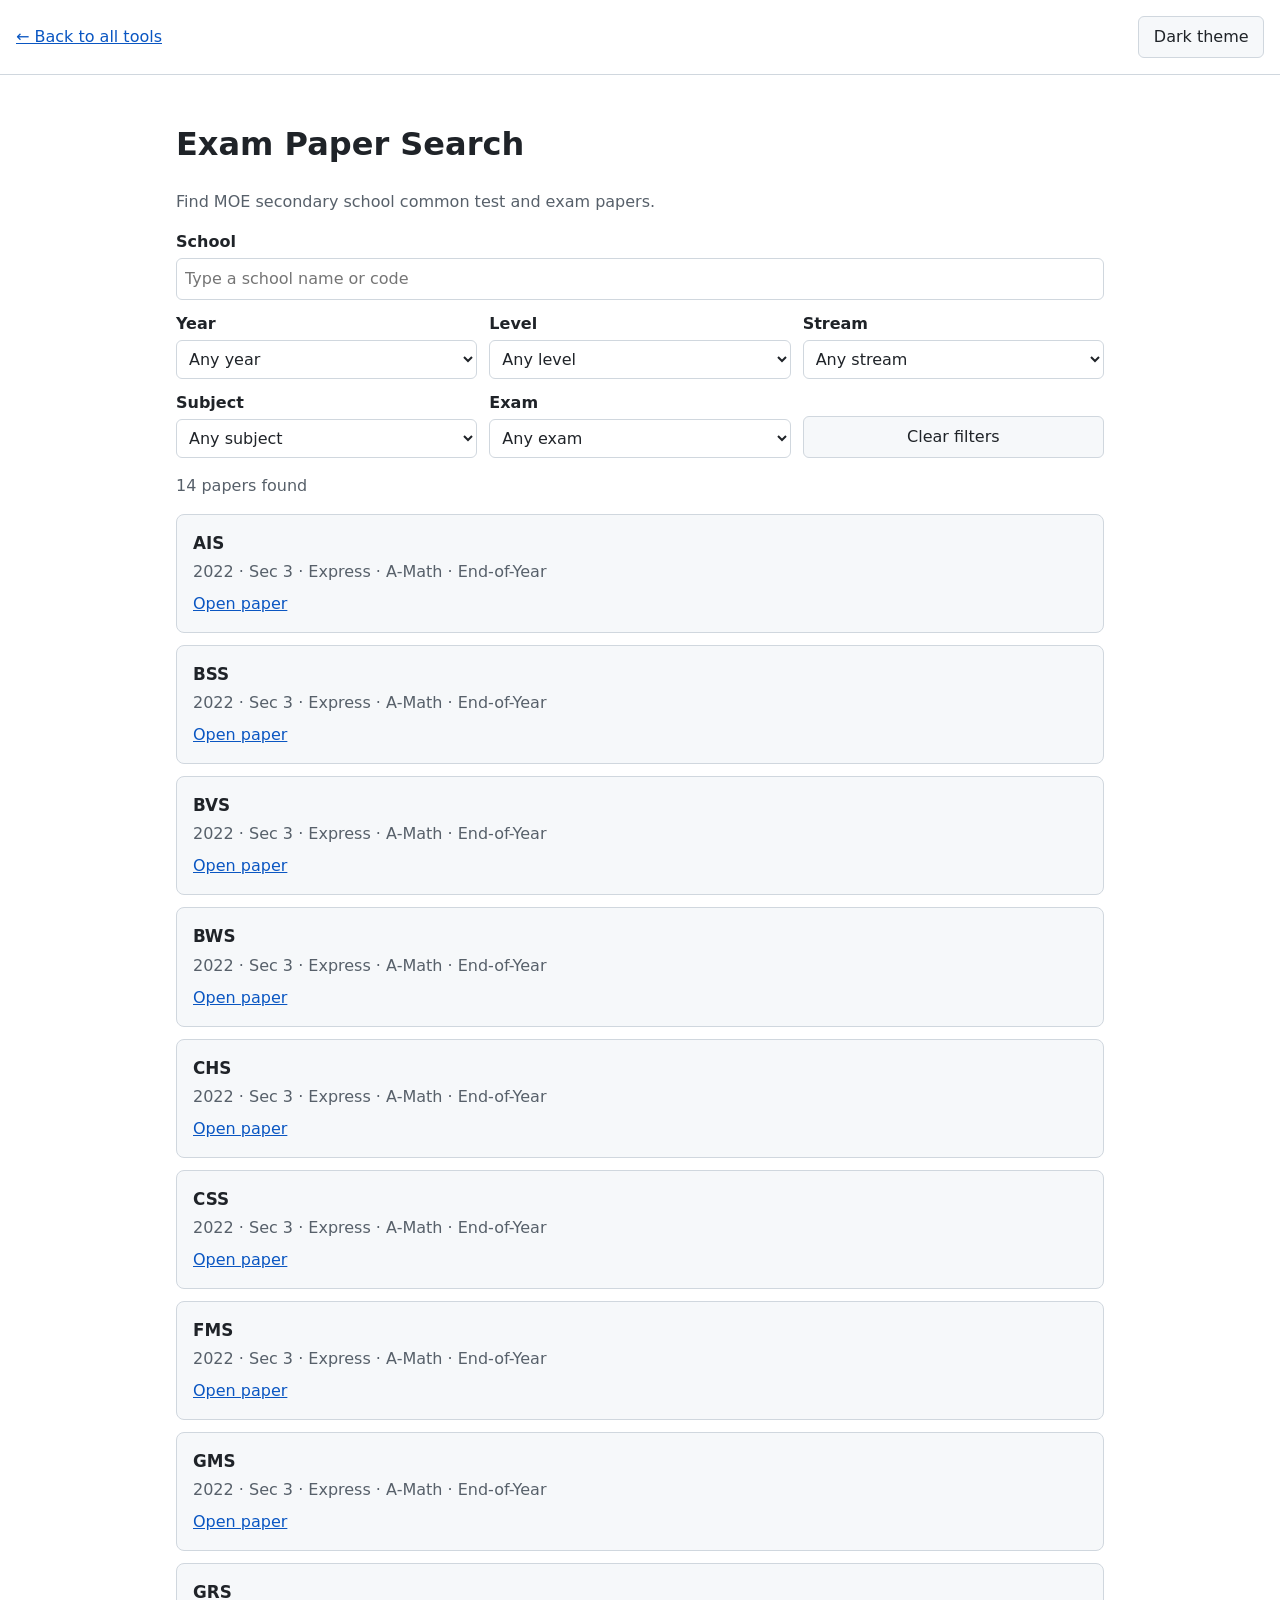
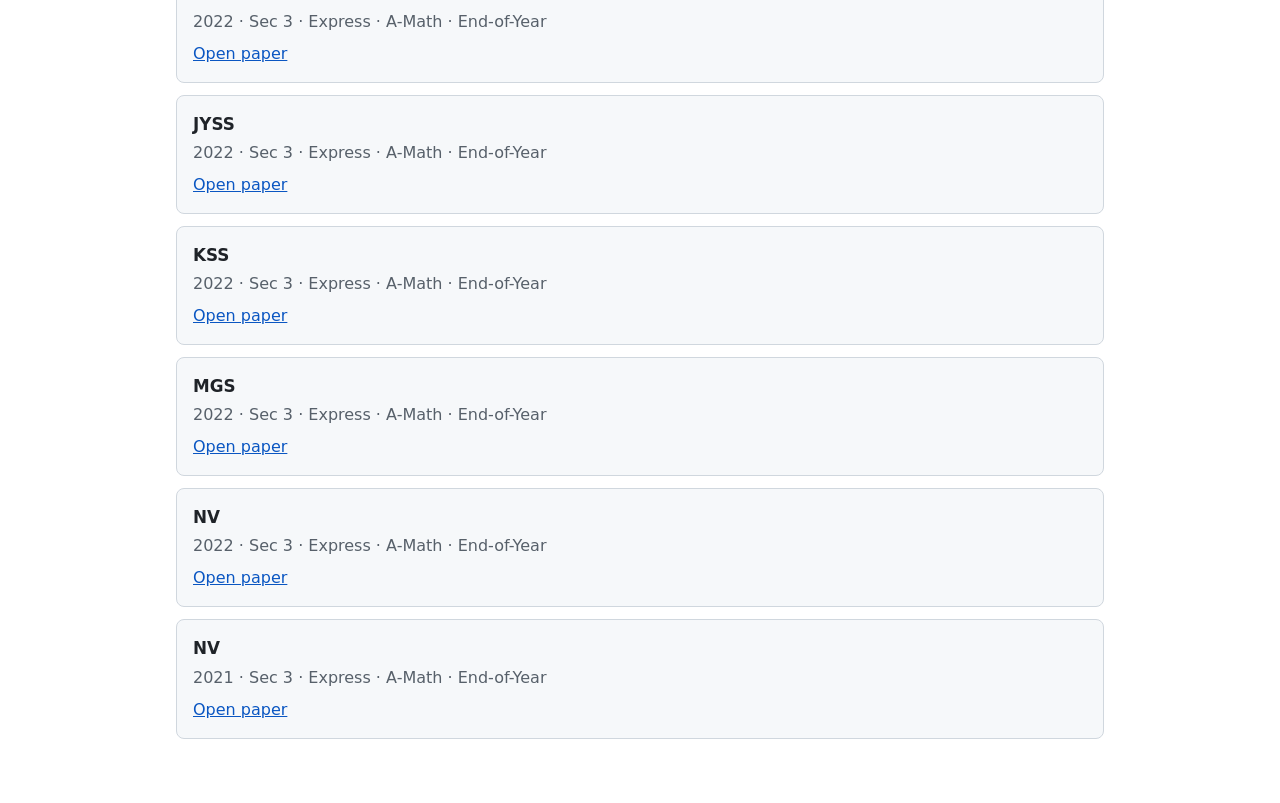
==== tools/paper-search.html @ 42c7a8ad "Replace Tool 1 placeholder with Exam Paper Search Adds a search page that filters papers by school (" ====
<!doctype html>
<html lang="en" data-theme="light">
<head>
  <meta charset="utf-8">
  <meta name="viewport" content="width=device-width, initial-scale=1">
  <title>Exam Paper Search — Maths Tools Portal</title>
  <link rel="stylesheet" href="../css/style.css">
  <script src="../js/theme.js"></script>
  <script src="../data/papers.js"></script>
  <script src="../js/paper-search.js"></script>
</head>
<body>
  <header class="site-header">
    <a href="../index.html">← Back to all tools</a>
    <button type="button" class="theme-toggle" aria-pressed="false">Dark theme</button>
  </header>

  <main>
    <h1>Exam Paper Search</h1>
    <p class="intro">Find MOE secondary school common test and exam papers.</p>

    <form id="search-form" class="filters">
      <label class="filter filter-wide">
        School
        <input type="search" name="school" placeholder="Type a school name or code" autocomplete="off">
      </label>
      <label class="filter">Year <select name="year"></select></label>
      <label class="filter">Level <select name="level"></select></label>
      <label class="filter">Stream <select name="stream"></select></label>
      <label class="filter">Subject <select name="subject"></select></label>
      <label class="filter">Exam <select name="exam"></select></label>
      <button type="reset" class="button">Clear filters</button>
    </form>

    <p id="result-count" class="result-count" aria-live="polite"></p>
    <ul id="results" class="results"></ul>
  </main>
</body>
</html>
---- css/style.css ----
/* Colours live here as named values ("CSS variables").
   Light is the default; the dark set applies when <html data-theme="dark">.
   Every text/background pair meets WCAG AA contrast (4.5:1 or more). */
:root {
  --bg: #ffffff;
  --surface: #f6f8fa;
  --text: #1f2328;
  --muted: #57606a;
  --border: #d0d7de;
  --link: #0a56c2;
  --focus: #0a56c2;
}

:root[data-theme="dark"] {
  --bg: #16181d;
  --surface: #20242b;
  --text: #e6e8eb;
  --muted: #a9b1bb;
  --border: #3a414b;
  --link: #8ab4f8;
  --focus: #8ab4f8;
}

* {
  box-sizing: border-box;
}

body {
  margin: 0;
  background: var(--bg);
  color: var(--text);
  font-family: system-ui, -apple-system, "Segoe UI", Roboto, sans-serif;
  line-height: 1.5;
}

a {
  color: var(--link);
}

:focus-visible {
  outline: 3px solid var(--focus);
  outline-offset: 2px;
}

/* Header: site name / back link on the left, theme toggle on the right */
.site-header {
  display: flex;
  align-items: center;
  justify-content: space-between;
  gap: 1rem;
  padding: 1rem;
  border-bottom: 1px solid var(--border);
}

.site-title {
  margin: 0;
  font-size: 1.25rem;
}

.site-title a {
  color: inherit;
  text-decoration: none;
}

.theme-toggle {
  padding: 0.5rem 0.9rem;
  border: 1px solid var(--border);
  border-radius: 6px;
  background: var(--surface);
  color: var(--text);
  font: inherit;
  cursor: pointer;
}

main {
  max-width: 960px;
  margin: 0 auto;
  padding: 1.5rem 1rem 3rem;
}

.intro {
  color: var(--muted);
  margin-top: 0;
}

/* Tool grid: 1 column on phones, 2 on tablets, 3 on desktop */
.tool-grid {
  display: grid;
  grid-template-columns: 1fr;
  gap: 1rem;
  padding: 0;
  list-style: none;
}

@media (min-width: 600px) {
  .tool-grid {
    grid-template-columns: repeat(2, 1fr);
  }
}

@media (min-width: 960px) {
  .tool-grid {
    grid-template-columns: repeat(3, 1fr);
  }
}

.tool-card {
  display: block;
  height: 100%;
  padding: 1.25rem;
  border: 1px solid var(--border);
  border-radius: 8px;
  background: var(--surface);
  color: var(--text);
  text-decoration: none;
}

.tool-card:hover {
  border-color: var(--link);
}

.tool-card h3 {
  margin: 0 0 0.25rem;
  font-size: 1.1rem;
}

.tool-card p {
  margin: 0;
  color: var(--muted);
}

/* Buttons that aren't the theme toggle (e.g. "Clear filters") */
.button {
  padding: 0.5rem 0.9rem;
  border: 1px solid var(--border);
  border-radius: 6px;
  background: var(--surface);
  color: var(--text);
  font: inherit;
  cursor: pointer;
}

/* Exam Paper Search: filters stack on phones, sit in a grid on wider screens */
.filters {
  display: grid;
  grid-template-columns: 1fr;
  gap: 0.75rem;
  align-items: end;
  margin-bottom: 1rem;
}

@media (min-width: 600px) {
  .filters {
    grid-template-columns: repeat(3, 1fr);
  }

  .filter-wide {
    grid-column: 1 / -1;
  }
}

.filter {
  display: flex;
  flex-direction: column;
  gap: 0.25rem;
  font-weight: 600;
}

.filter input,
.filter select {
  width: 100%;
  padding: 0.5rem;
  border: 1px solid var(--border);
  border-radius: 6px;
  background: var(--bg);
  color: var(--text);
  font: inherit;
  font-weight: normal;
}

.result-count {
  color: var(--muted);
}

.results {
  display: grid;
  gap: 0.75rem;
  padding: 0;
  list-style: none;
}

.result {
  padding: 1rem;
  border: 1px solid var(--border);
  border-radius: 8px;
  background: var(--surface);
}

.result h3 {
  margin: 0;
  font-size: 1.05rem;
}

.result p {
  margin: 0.25rem 0 0.5rem;
  color: var(--muted);
}
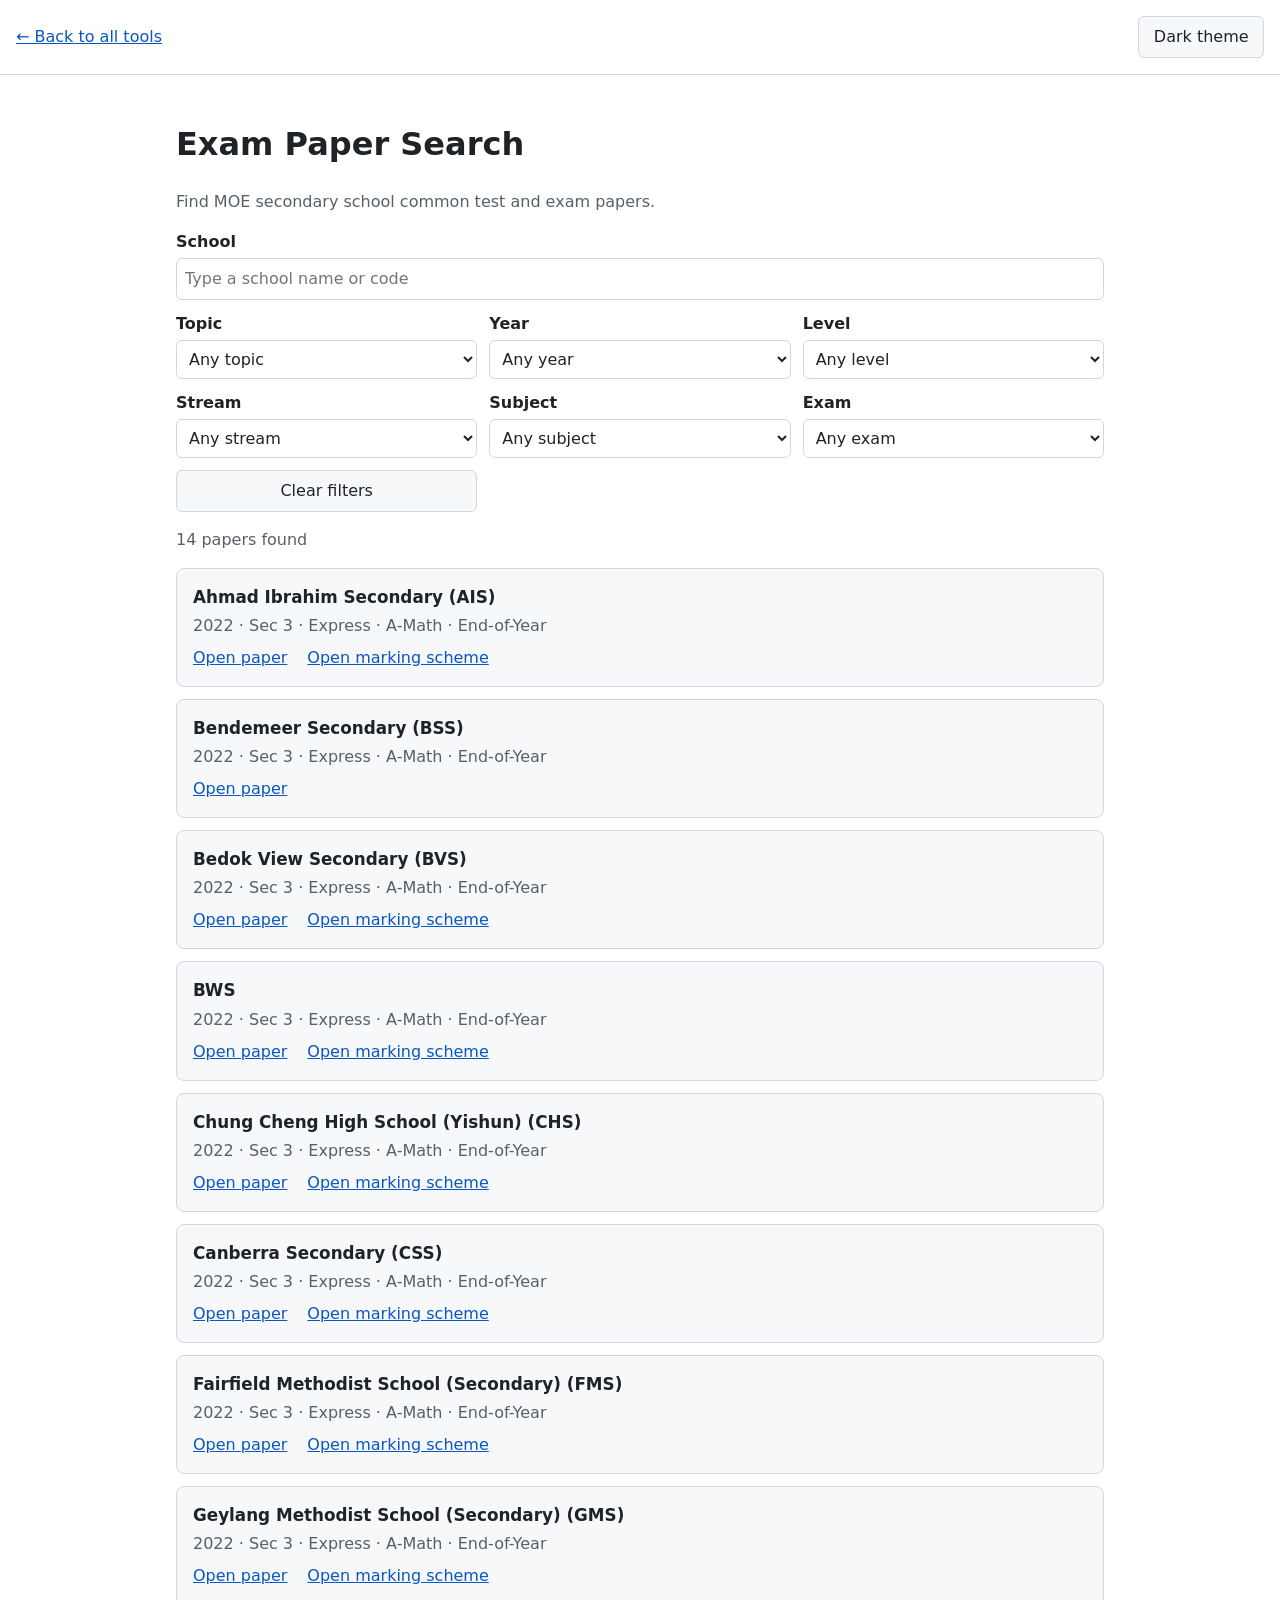
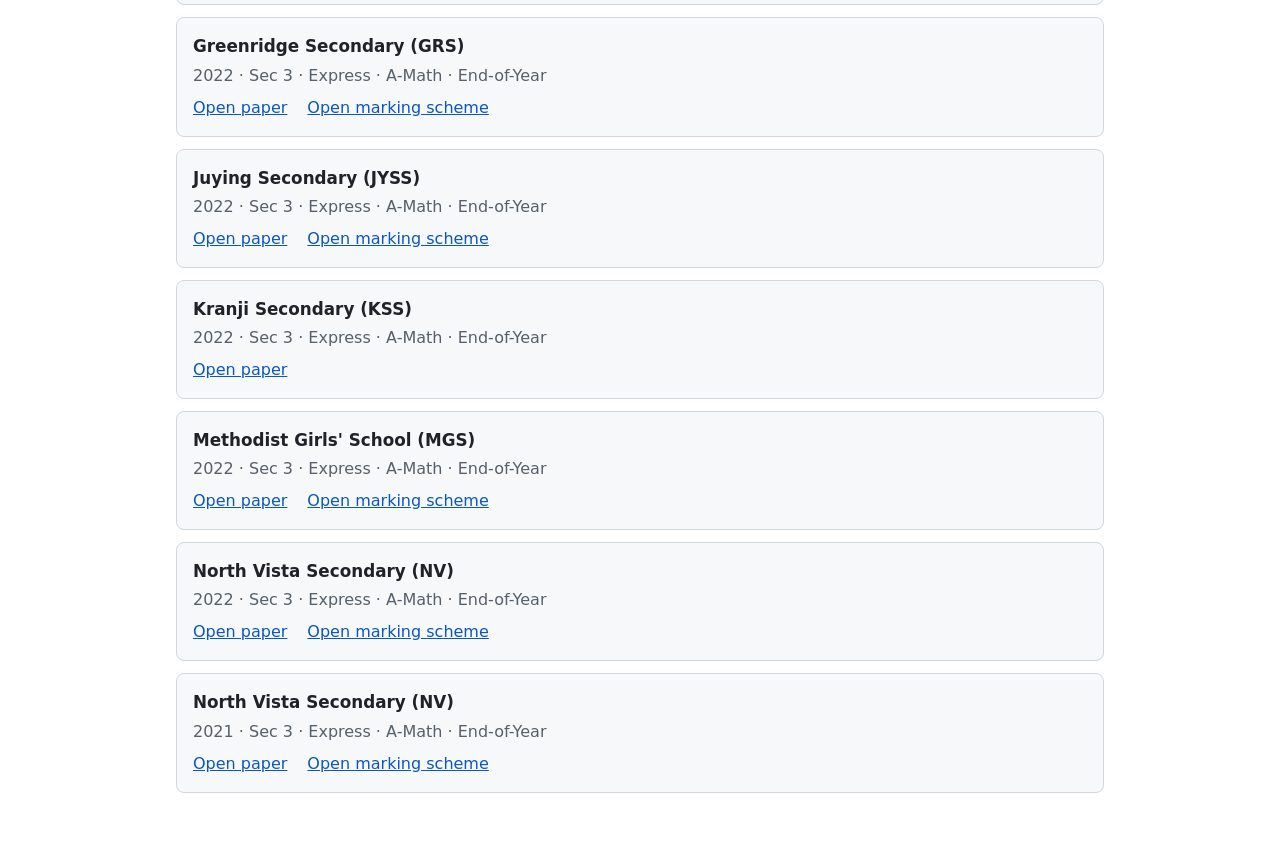
==== commit d0bb76db: "Tag every question by topic and add a Topic filter Tags all questions in the 14 papers with MOE A-Ma" ====
--- a/tools/paper-search.html
+++ b/tools/paper-search.html
@@ -24,6 +24,7 @@
         School
         <input type="search" name="school" placeholder="Type a school name or code" autocomplete="off">
       </label>
+      <label class="filter">Topic <select name="topic"></select></label>
       <label class="filter">Year <select name="year"></select></label>
       <label class="filter">Level <select name="level"></select></label>
       <label class="filter">Stream <select name="stream"></select></label>
--- a/css/style.css
+++ b/css/style.css
@@ -205,3 +205,17 @@
   margin: 0.25rem 0 0.5rem;
   color: var(--muted);
 }
+
+/* "Open paper" and "Open marking scheme" sit side by side, wrapping on phones */
+.result .result-links {
+  display: flex;
+  flex-wrap: wrap;
+  gap: 0.25rem 1.25rem;
+  margin: 0;
+}
+
+/* Question numbers on the chosen topic, e.g. "Surds: Q2, Q7" */
+.result .result-topic {
+  color: var(--text);
+  font-weight: 600;
+}
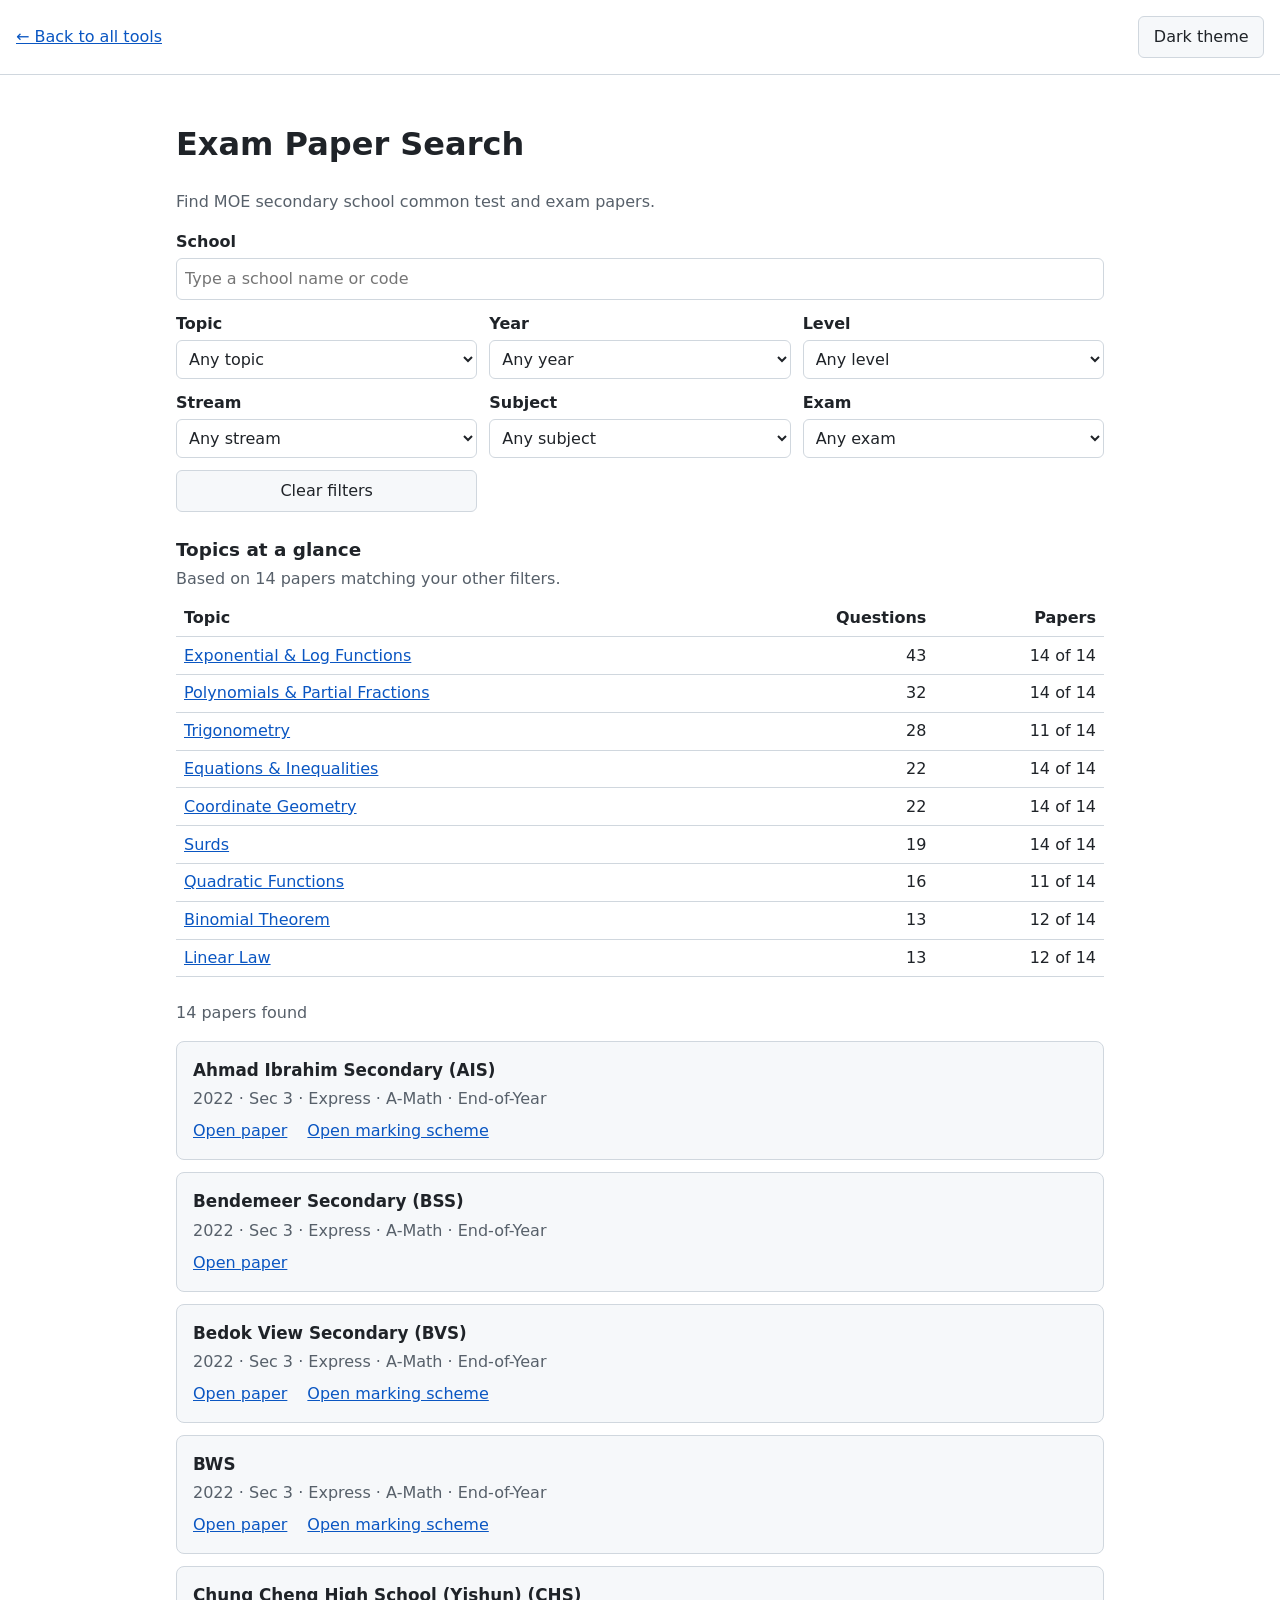
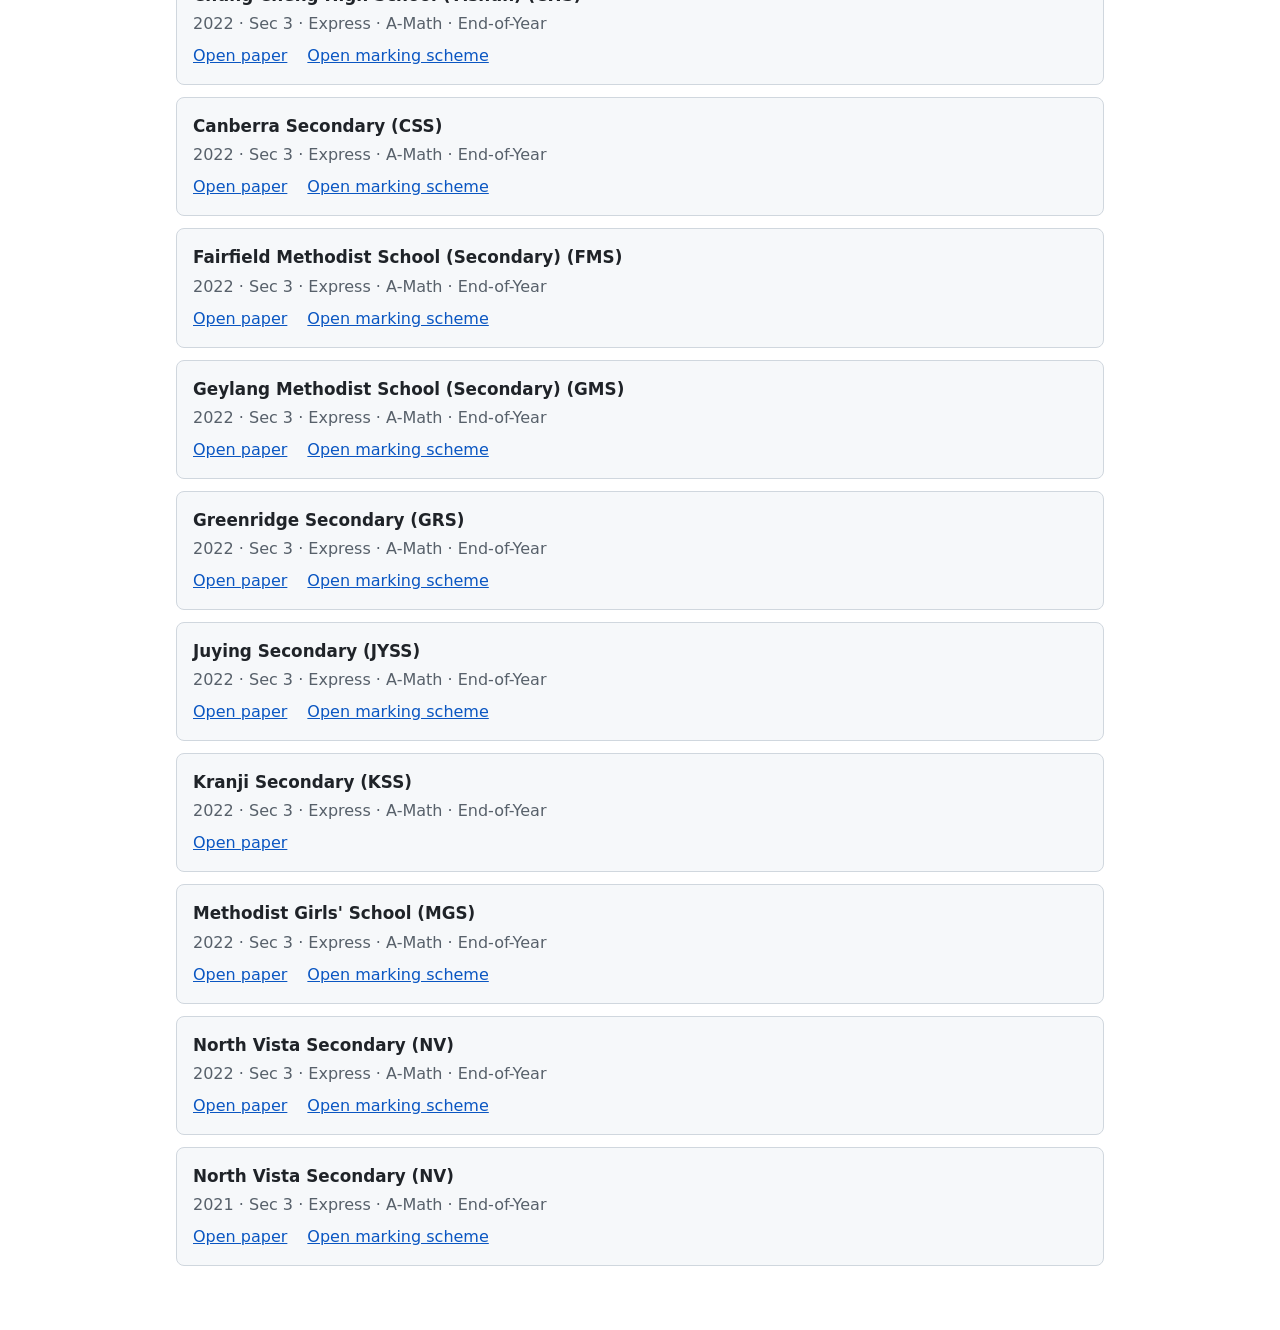
==== commit a9348447: "Add 'Topics at a glance' statistics to Exam Paper Search Shows, for each topic, how many questions a" ====
--- a/tools/paper-search.html
+++ b/tools/paper-search.html
@@ -33,6 +33,21 @@
       <button type="reset" class="button">Clear filters</button>
     </form>
 
+    <section class="topic-stats" aria-labelledby="topic-stats-heading">
+      <h2 id="topic-stats-heading">Topics at a glance</h2>
+      <p id="topic-stats-caption" class="topic-stats-caption"></p>
+      <table>
+        <thead>
+          <tr>
+            <th scope="col">Topic</th>
+            <th scope="col">Questions</th>
+            <th scope="col">Papers</th>
+          </tr>
+        </thead>
+        <tbody id="topic-stats-body"></tbody>
+      </table>
+    </section>
+
     <p id="result-count" class="result-count" aria-live="polite"></p>
     <ul id="results" class="results"></ul>
   </main>
--- a/css/style.css
+++ b/css/style.css
@@ -219,3 +219,53 @@
   color: var(--text);
   font-weight: 600;
 }
+
+/* Topics at a glance: a plain table of question and paper counts per topic */
+.topic-stats {
+  margin: 1.5rem 0;
+}
+
+.topic-stats h2 {
+  margin: 0 0 0.25rem;
+  font-size: 1.15rem;
+}
+
+.topic-stats-caption {
+  margin: 0 0 0.5rem;
+  color: var(--muted);
+}
+
+.topic-stats table {
+  width: 100%;
+  border-collapse: collapse;
+}
+
+.topic-stats th,
+.topic-stats td {
+  padding: 0.4rem 0.5rem;
+  border-bottom: 1px solid var(--border);
+  text-align: left;
+}
+
+.topic-stats th:not(:first-child),
+.topic-stats td:not(:first-child) {
+  text-align: right;
+  white-space: nowrap;
+}
+
+.topic-stats tr.is-selected td {
+  background: var(--surface);
+  font-weight: 600;
+}
+
+/* A button that looks like a link (used for topic names in the table) */
+.link-button {
+  padding: 0;
+  border: 0;
+  background: none;
+  color: var(--link);
+  font: inherit;
+  text-align: left;
+  text-decoration: underline;
+  cursor: pointer;
+}
